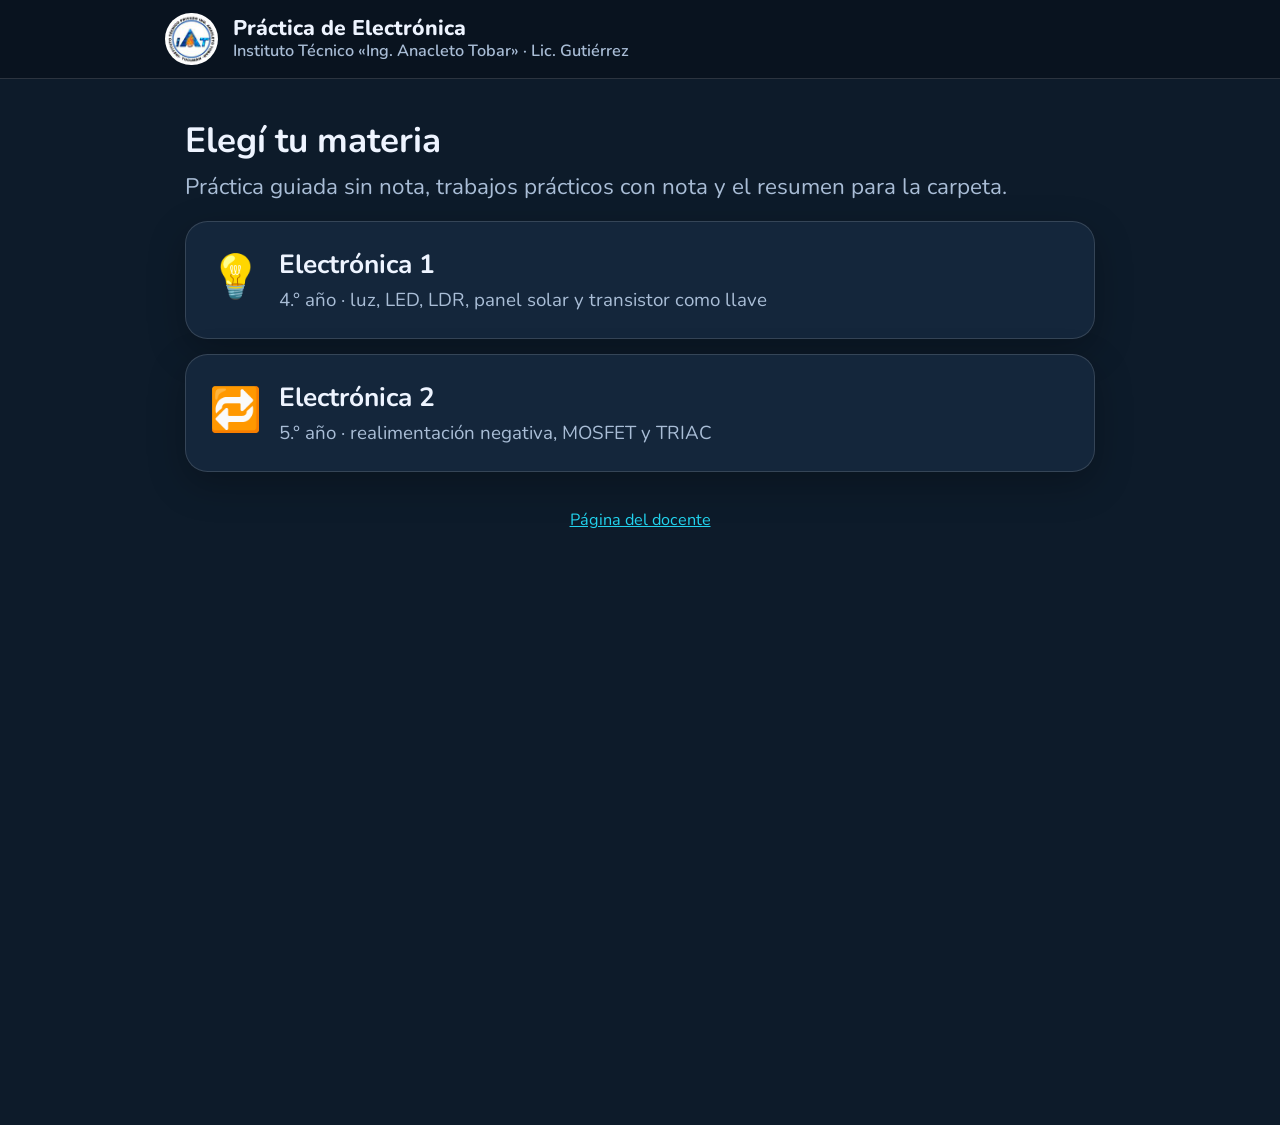
==== alumno.html @ b7024a93 "Add files via upload" ====
<!doctype html>
<html lang="es" class="app">
<head>
<meta charset="utf-8">
<meta name="viewport" content="width=device-width, initial-scale=1, viewport-fit=cover">
<meta name="robots" content="noindex">
<title>Práctica</title>
<link rel="preconnect" href="https://fonts.googleapis.com"><link rel="preconnect" href="https://fonts.gstatic.com" crossorigin>
<link href="https://fonts.googleapis.com/css2?family=Nunito:wght@400;600;700;800;900&display=swap" rel="stylesheet">
<link rel="stylesheet" href="estilo.css">
</head>
<body>
<header class="barra"><div class="barra-in"><img src="logo.jpg" alt="IAT"><div class="t" id="curso">Práctica</div><div class="der" id="quien"></div></div></header>
<main class="envoltura" id="app"><p>Cargando…</p></main>
<script src="config.js"></script>
<script>
(function () {
  var c = (new URLSearchParams(location.search).get('c') || '').toLowerCase();
  if (c !== 'e1' && c !== 'e2') { location.replace('index.html'); return; }
  ['circuitos.js', 'banco-' + c + '.js', 'motor.js'].forEach(function (src) { var s = document.createElement('script'); s.src = src; s.async = false; document.body.appendChild(s); });
})();
</script>
</body>
</html>
---- estilo.css ----
:root{--fondo:#0d1b2a;--panel:#14263b;--panel2:#1b3350;--tinta:#eef4ff;--suave:#a9bdd6;--amb:#ffb020;--ve:#34d399;--ro:#f87171;--az:#60a5fa;--vi:#b39dfa;--cel:#22d3ee;--borde:rgba(255,255,255,.14)}
*{box-sizing:border-box}
html,body{margin:0;background:var(--fondo);color:var(--tinta);font-family:"Nunito","Segoe UI",system-ui,sans-serif;font-size:18px;line-height:1.45;-webkit-text-size-adjust:100%}
body{min-height:100vh}
a{color:var(--cel)}
.envoltura{max-width:760px;margin:0 auto;padding:16px 16px 90px}
header.barra{display:flex;align-items:center;gap:12px;padding:10px 16px;background:#09131f;border-bottom:1px solid var(--borde);position:sticky;top:0;z-index:5}
header.barra img{width:42px;height:42px;border-radius:50%;background:#fff}
header.barra .t{font-weight:800;font-size:17px;line-height:1.15}
header.barra .t small{display:block;font-weight:600;color:var(--suave);font-size:13px}
header.barra .der{margin-left:auto;display:flex;gap:8px;align-items:center}
.chip{display:inline-flex;align-items:center;gap:6px;padding:4px 10px;border-radius:999px;background:var(--panel2);border:1px solid var(--borde);font-weight:700;font-size:14px;white-space:nowrap}
.chip.amb{color:#1b1200;background:var(--amb);border-color:var(--amb)}
.chip.ro{background:var(--ro);color:#2a0606;border-color:var(--ro)}
.chip.ve{background:var(--ve);color:#05261a;border-color:var(--ve)}
h1{font-size:28px;margin:18px 0 8px;line-height:1.15}
h2{font-size:22px;margin:16px 0 8px}
p.sub{color:var(--suave);margin:0 0 14px}
.tarjeta{background:var(--panel);border:1px solid var(--borde);border-radius:18px;padding:18px;margin:12px 0;box-shadow:0 10px 30px rgba(0,0,0,.25)}
.grande{display:block;width:100%;text-align:left;cursor:pointer;color:inherit;font:inherit;transition:transform .15s,border-color .15s}
.grande:hover,.grande:focus{transform:translateY(-2px);border-color:var(--amb);outline:none}
.grande .ic{font-size:34px;float:left;margin:2px 14px 0 0}
.grande b{font-size:21px;display:block}
.grande span{color:var(--suave);font-size:15px}
label.campo{display:block;margin:12px 0 4px;font-weight:700}
input.txt,select.txt{width:100%;font:inherit;font-size:20px;padding:12px 14px;border-radius:12px;border:2px solid var(--borde);background:#0a1624;color:var(--tinta)}
input.txt:focus,select.txt:focus{border-color:var(--amb);outline:none}
.btn{display:inline-flex;align-items:center;justify-content:center;gap:8px;font:inherit;font-weight:800;font-size:18px;padding:12px 20px;border-radius:14px;border:0;cursor:pointer;background:var(--amb);color:#1b1200;transition:transform .1s,filter .15s}
.btn:active{transform:scale(.97)}
.btn.sec{background:var(--panel2);color:var(--tinta);border:1px solid var(--borde)}
.btn.ve{background:var(--ve);color:#05261a}
.btn.ro{background:var(--ro);color:#2a0606}
.btn.ancho{width:100%}
.btn:disabled{filter:grayscale(1);opacity:.5;cursor:default}
.fila{display:flex;gap:10px;flex-wrap:wrap;align-items:center}
.fila>.btn{flex:1}
.oculto{display:none!important}
.aviso{background:rgba(255,176,32,.12);border:1px solid var(--amb);border-radius:14px;padding:12px 14px;margin:10px 0}
.aviso.ro{background:rgba(248,113,113,.12);border-color:var(--ro)}
.aviso.ve{background:rgba(52,211,153,.12);border-color:var(--ve)}
/* pregunta */
.preg .tema{font-size:13px;font-weight:800;letter-spacing:.12em;text-transform:uppercase;color:var(--amb)}
.preg .enun{font-size:20px;margin:8px 0 14px}
.opciones{display:flex;flex-direction:column;gap:10px}
.op{display:flex;gap:12px;align-items:center;text-align:left;width:100%;font:inherit;font-size:18px;color:inherit;background:var(--panel2);border:2px solid var(--borde);border-radius:14px;padding:12px 14px;cursor:pointer}
.op .l{flex:0 0 34px;height:34px;border-radius:50%;display:flex;align-items:center;justify-content:center;background:#0a1624;font-weight:900}
.op.sel{border-color:var(--amb);background:rgba(255,176,32,.15)}
.op.bien{border-color:var(--ve);background:rgba(52,211,153,.18)}
.op.mal{border-color:var(--ro);background:rgba(248,113,113,.15)}
.resp{display:flex;gap:10px;align-items:center}
.resp input{flex:1}
.resp .u{font-weight:800;font-size:20px;min-width:52px}
.devol{margin-top:14px;border-radius:14px;padding:12px 14px;animation:entra .4s ease-out}
.devol.bien{background:rgba(52,211,153,.14);border:1px solid var(--ve)}
.devol.mal{background:rgba(248,113,113,.12);border:1px solid var(--ro)}
.devol.pista{background:rgba(255,176,32,.12);border:1px solid var(--amb)}
.devol .proc{margin-top:6px;color:#dbe8f7}
@keyframes entra{from{opacity:0;transform:translateY(8px)}to{opacity:1;transform:none}}
/* puntos y racha */
.marcador{display:flex;gap:10px;flex-wrap:wrap;margin:6px 0 4px}
.marcador .chip{font-size:15px}
.fuego{animation:late 1s ease-in-out infinite}
@keyframes late{50%{transform:scale(1.18)}}
.puntitos{display:flex;gap:6px;flex-wrap:wrap;margin:8px 0 12px}
.puntitos i{width:26px;height:26px;border-radius:50%;background:#0a1624;border:2px solid var(--borde);display:flex;align-items:center;justify-content:center;font-style:normal;font-size:13px;font-weight:800;cursor:pointer}
.puntitos i.hecho{background:var(--az);border-color:var(--az);color:#06142a}
.puntitos i.act{border-color:var(--amb);box-shadow:0 0 0 3px rgba(255,176,32,.35)}
.puntitos i.bien{background:var(--ve);border-color:var(--ve);color:#05261a}
.puntitos i.mal{background:var(--ro);border-color:var(--ro);color:#2a0606}
.reloj{font-variant-numeric:tabular-nums}
.reloj.poco{background:var(--ro);color:#2a0606;border-color:var(--ro)}
/* resumen */
.res-sec{break-inside:avoid}
.res-sec ul{margin:6px 0 8px;padding-left:22px}
.res-sec li{margin:4px 0}
.formulas{display:flex;flex-wrap:wrap;gap:8px;margin-top:6px}
.fx{display:inline-block;border:2px solid var(--amb);background:rgba(255,176,32,.1);border-radius:10px;padding:6px 12px;font-family:"Cambria Math","Times New Roman",serif;font-size:19px}
/* nota final */
.nota{font-size:84px;font-weight:900;line-height:1;margin:6px 0}
.nota small{font-size:28px;color:var(--suave)}
.revision .it{border-top:1px solid var(--borde);padding:10px 0}
.revision .it .q{font-size:16px}
.revision .it .r{font-size:15px;color:var(--suave)}
/* cartel de salida */
#cartel{position:fixed;inset:0;background:rgba(5,10,18,.94);z-index:50;display:flex;align-items:center;justify-content:center;padding:20px}
#cartel .caja{max-width:520px;background:var(--panel);border:2px solid var(--ro);border-radius:20px;padding:22px;text-align:center}
#cartel .caja .ic{font-size:54px}
#modal{position:fixed;inset:0;background:rgba(5,10,18,.8);z-index:40;display:flex;align-items:center;justify-content:center;padding:20px}
#modal .caja{max-width:480px;width:100%;background:var(--panel);border:1px solid var(--borde);border-radius:20px;padding:20px}
.pie{color:var(--suave);font-size:13px;text-align:center;margin-top:30px}
.sel-temas{display:flex;flex-wrap:wrap;gap:8px;margin:6px 0 10px}
.sel-temas button{font:inherit;font-size:15px;font-weight:700;padding:7px 12px;border-radius:999px;border:2px solid var(--borde);background:var(--panel2);color:var(--tinta);cursor:pointer}
.sel-temas button.on{border-color:var(--amb);background:rgba(255,176,32,.18)}
.nivel{display:grid;grid-template-columns:repeat(3,1fr);gap:8px;margin:8px 0}
.nivel button{font:inherit;font-weight:800;padding:12px 6px;border-radius:14px;border:2px solid var(--borde);background:var(--panel2);color:var(--tinta);cursor:pointer;font-size:15px}
.nivel button.on{border-color:var(--amb);background:rgba(255,176,32,.18)}
.nivel button small{display:block;font-weight:600;color:var(--suave);font-size:12px}
.celebra{position:fixed;pointer-events:none;z-index:60;width:10px;height:14px;border-radius:2px;animation:cae 1.4s cubic-bezier(.2,.7,.4,1) forwards}
@keyframes cae{to{transform:translate(var(--dx),var(--dy)) rotate(var(--r));opacity:0}}
body.tp-activo{user-select:none;-webkit-user-select:none}
@media print{
  html,body{background:#fff;color:#000;font-size:13px}
  header.barra,.no-imp,.pie{display:none!important}
  .tarjeta{box-shadow:none;border:1px solid #999;background:#fff;color:#000}
  .fx{background:#fff;color:#000;border-color:#000}
}
/* la compu se ve igual que el celular, solo que más grande */
.barra-in{display:flex;align-items:center;gap:12px;width:100%;max-width:760px;margin:0 auto}
header.barra{display:block}
@media (min-width:1000px){html.app{zoom:1.25}}
@media (min-width:1400px){html.app{zoom:1.45}}
@media (min-width:1900px){html.app{zoom:1.7}}

/* consignas según los lineamientos */
.etq{display:inline-block;font-size:11px;font-weight:900;letter-spacing:.1em;padding:2px 8px;border-radius:6px;margin-left:6px;vertical-align:middle;background:#475569;color:#fff}
.etq.az{background:#1d4ed8}.etq.vi{background:#7c3aed}.etq.amb{background:#d97706}.etq.ro{background:#b91c1c}.etq.ve{background:#047857}
.cab-c{display:flex;flex-wrap:wrap;align-items:center;gap:4px;margin-bottom:8px}.cab-c .tema{margin-left:auto;font-size:12px;font-weight:800;letter-spacing:.1em;text-transform:uppercase;color:var(--amb)}
.fig{background:#fbfaf6;border-radius:14px;padding:10px;margin:6px 0 12px;display:flex;justify-content:center;border:1px solid #d6d3c8}
.fig svg{height:auto;display:block}
.encab .inst{font-size:13px;color:var(--suave);font-weight:700}.encab .tit{font-size:22px;font-weight:900;margin:4px 0 8px}
.encab table.datos{width:100%;border-collapse:collapse;font-size:15px}.encab table.datos td{padding:4px 6px;border-top:1px solid var(--borde)}
textarea.txt{width:100%;font:inherit;font-size:17px;padding:12px 14px;border-radius:12px;border:2px solid var(--borde);background:#0a1624;color:var(--tinta);resize:vertical;min-height:110px}
@media print{.fig{border:1px solid #999}}
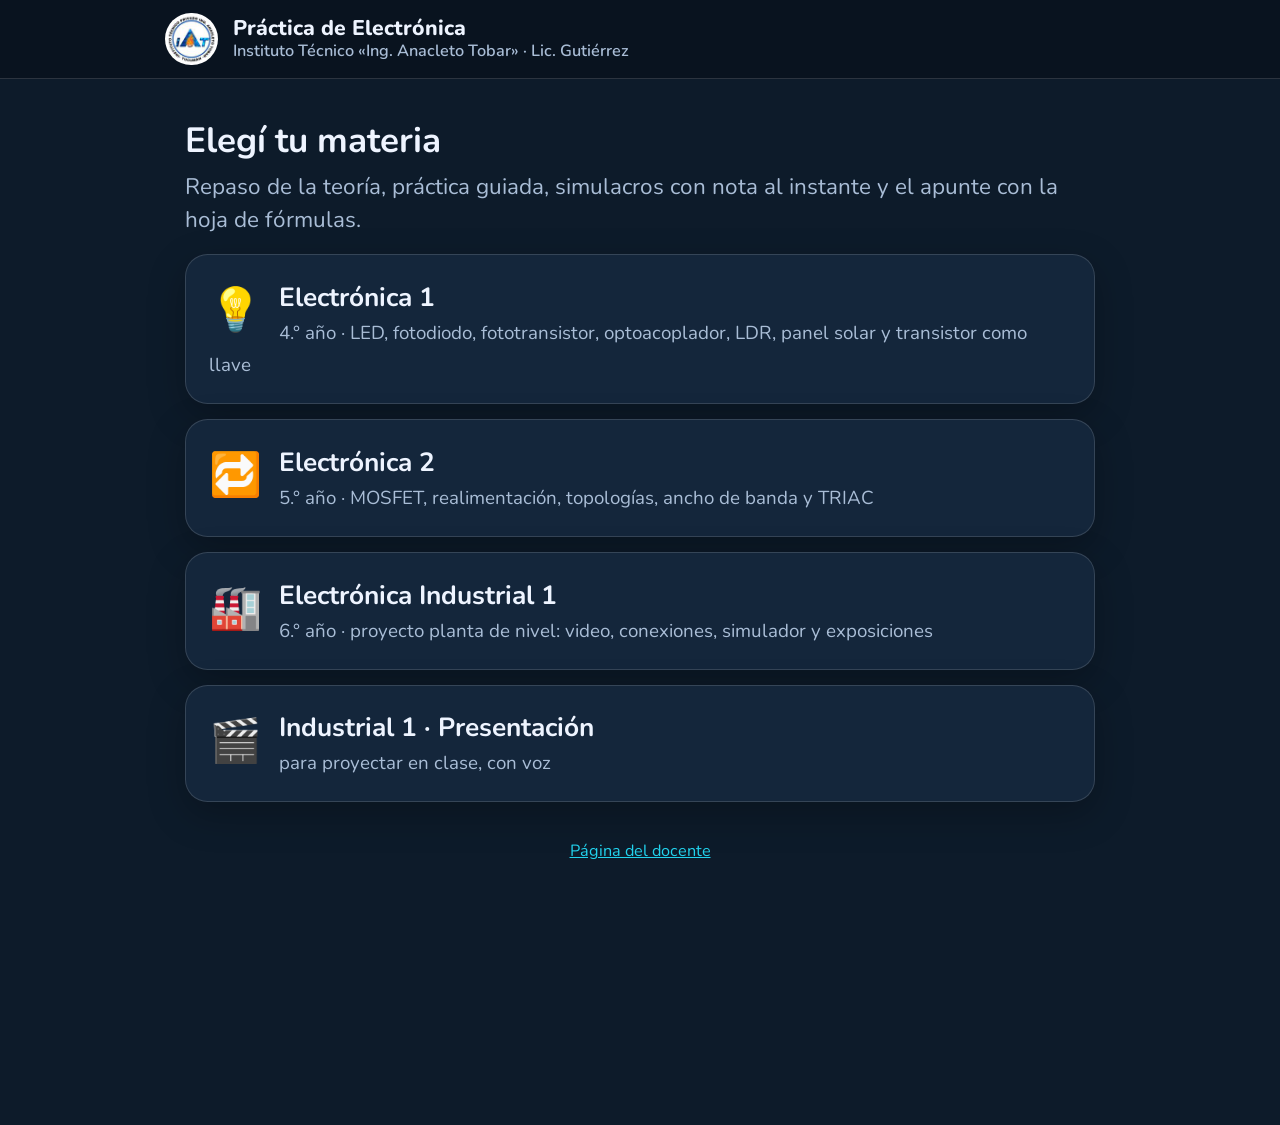
==== commit f81d5f51: "Add files via upload" ====
--- a/alumno.html
+++ b/alumno.html
@@ -7,17 +7,22 @@
 <title>Práctica</title>
 <link rel="preconnect" href="https://fonts.googleapis.com"><link rel="preconnect" href="https://fonts.gstatic.com" crossorigin>
 <link href="https://fonts.googleapis.com/css2?family=Nunito:wght@400;600;700;800;900&display=swap" rel="stylesheet">
+<link rel="stylesheet" href="katex/katex.min.css">
 <link rel="stylesheet" href="estilo.css">
 </head>
 <body>
 <header class="barra"><div class="barra-in"><img src="logo.jpg" alt="IAT"><div class="t" id="curso">Práctica</div><div class="der" id="quien"></div></div></header>
 <main class="envoltura" id="app"><p>Cargando…</p></main>
 <script src="config.js"></script>
+<script src="katex/katex.min.js"></script>
+<script src="katex/contrib/auto-render.min.js"></script>
+<script src="figuras.js"></script>
+<script src="examen.js"></script>
 <script>
 (function () {
   var c = (new URLSearchParams(location.search).get('c') || '').toLowerCase();
   if (c !== 'e1' && c !== 'e2') { location.replace('index.html'); return; }
-  ['circuitos.js', 'banco-' + c + '.js', 'motor.js'].forEach(function (src) { var s = document.createElement('script'); s.src = src; s.async = false; document.body.appendChild(s); });
+  ['banco-' + c + '.js', 'motor.js'].forEach(function (src) { var s = document.createElement('script'); s.src = src + '?v=2'; s.async = false; document.body.appendChild(s); });
 })();
 </script>
 </body>
--- a/estilo.css
+++ b/estilo.css
@@ -121,3 +121,68 @@
 .encab table.datos{width:100%;border-collapse:collapse;font-size:15px}.encab table.datos td{padding:4px 6px;border-top:1px solid var(--borde)}
 textarea.txt{width:100%;font:inherit;font-size:17px;padding:12px 14px;border-radius:12px;border:2px solid var(--borde);background:#0a1624;color:var(--tinta);resize:vertical;min-height:110px}
 @media print{.fig{border:1px solid #999}}
+/* fotos de las cuentas */
+.foto-zona{margin:12px 0;padding:12px;border:2px dashed var(--amb);border-radius:14px;background:rgba(255,176,32,.07)}
+.foto-txt{font-size:15px;margin-bottom:10px;line-height:1.45}
+.foto-fila{display:flex;gap:12px;align-items:center}
+.foto-min{flex:0 0 74px;height:74px;border-radius:10px;background:#0a1624;border:1px solid var(--borde);display:flex;align-items:center;justify-content:center;overflow:hidden}
+.foto-min img{width:100%;height:100%;object-fit:cover}
+.foto-ok{font-size:22px}
+.resp input:disabled{opacity:.45}
+/* ---------- v2: figuras tipo libro, LaTeX y resolución paso a paso ---------- */
+.fig{background:#fbfaf6;border-radius:14px;padding:8px;text-align:center;margin:10px 0;overflow-x:auto}
+.fig svg.figura{max-width:100%;height:auto;display:inline-block}
+.enun .katex,.op .katex{font-size:1.05em}
+.resol{margin-top:10px;display:grid;gap:8px}
+.paso-r{display:flex;gap:10px;align-items:flex-start;background:rgba(255,255,255,.04);border:1px solid var(--borde);border-radius:12px;padding:10px 12px;line-height:1.5}
+.paso-r .pn{flex:0 0 28px;height:28px;border-radius:50%;background:var(--az);color:#06182e;font-weight:900;display:flex;align-items:center;justify-content:center}
+.paso-r .sep{color:var(--suave)}
+.fx-caja,.res-caja{background:#fff7e0;color:#2a1a00;border:2px solid var(--amb);border-radius:10px;padding:2px 10px;margin:6px 0;overflow-x:auto}
+.res-caja{background:#e3fbef;border-color:var(--ve);color:#052e1c}
+.porque{font-size:15px;color:var(--suave);margin-top:4px}
+.formulas .fx{font-family:inherit;font-size:18px;background:#fff7e0;color:#2a1a00;border:2px solid var(--amb);border-radius:10px;padding:6px 12px;display:inline-block;max-width:100%;overflow-x:auto}
+.fx .katex{color:#2a1a00}
+.aviso.ve{border-color:var(--ve);background:rgba(52,211,153,.12)}
+.aviso.amb{border-color:var(--amb);background:rgba(255,176,32,.14)}
+.grande-aviso{font-size:18px;line-height:1.45}
+details{margin-top:8px}details summary{cursor:pointer;font-weight:800;color:var(--amb)}
+.herram{margin:6px 0 4px}.herram .btn{padding:8px 12px;font-size:16px}
+/* tapa la pantalla apenas la página pierde el foco */
+body.tapado #app,body.tapado header{filter:blur(18px) brightness(.45);pointer-events:none}
+body.tp-activo{-webkit-user-select:none;user-select:none;-webkit-touch-callout:none}
+body.tp-activo textarea,body.tp-activo input{-webkit-user-select:text;user-select:text}
+/* calculadora */
+#modal .caja.calc{max-width:380px;width:100%}
+.calc .pant{background:#0a1624;border-radius:12px;padding:10px 14px;text-align:right;margin-bottom:10px}
+.calc #c-ex{color:var(--suave);min-height:22px;font-size:17px;word-break:break-all}
+.calc #c-res{font-size:30px;font-weight:900}
+.calc .teclas{display:grid;grid-template-columns:repeat(5,1fr);gap:6px}
+.calc .teclas button{font:inherit;font-weight:800;font-size:19px;padding:12px 0;border-radius:10px;border:1px solid var(--borde);background:var(--panel2);color:var(--tinta)}
+.calc .teclas button.nu{background:#24476e}.calc .teclas button.ig{background:var(--amb);color:#1b1200}
+#modal .caja.hoja{max-width:720px;width:100%;max-height:86vh;overflow:auto}
+.hoja-sec{margin:10px 0}
+.tabla-r{width:100%;border-collapse:collapse;margin:10px 0;font-size:15px}.tabla-r td,.tabla-r th{border:1px solid var(--borde);padding:6px 8px;text-align:left}.tabla-r th{background:var(--panel2)}
+.paso-r>div{min-width:0;flex:1}
+.katex-display{overflow-x:auto;overflow-y:hidden;padding:2px 0;margin:.4em 0}
+.enun,.op span{min-width:0;overflow-wrap:anywhere}
+.resol{grid-template-columns:minmax(0,1fr)}
+.tarjeta{min-width:0}
+.tarjeta .tarjeta{padding:12px}
+@media (max-width:480px){.tarjeta{padding:14px}.paso-r{padding:8px 10px}}
+/* simuladores del repaso */
+.sim{background:#0f2238;border:2px solid var(--cel);border-radius:14px;padding:12px 14px;margin:12px 0}
+.sim-t{font-weight:900;color:var(--cel);margin-bottom:6px}
+.sim-r{display:block;margin:8px 0}.sim-r span{display:block;font-size:16px}.sim-r input{width:100%;accent-color:var(--amb);height:28px}
+.sim-res{background:rgba(255,255,255,.05);border-radius:10px;padding:8px 10px;margin-top:6px;line-height:1.5}
+.sim-res .ok{color:var(--ve)}.sim-res .no{color:var(--ro)}
+.sim-dato{font-size:14px;color:var(--suave);margin:4px 0}
+.sim-g{display:grid;grid-template-columns:minmax(0,1fr) 92px;gap:10px;align-items:center}
+.sim-lamp{width:92px;height:auto}
+.sim-c{width:100%;height:auto;background:#fbfaf6;border-radius:10px;margin-top:6px}
+.sim-bot{margin:6px 0;display:flex;flex-wrap:wrap;gap:6px;align-items:center}
+.sim-bot button{font:inherit;font-weight:800;padding:6px 12px;border-radius:10px;border:2px solid var(--borde);background:var(--panel2);color:var(--tinta)}
+.sim-bot button.on{border-color:var(--amb);background:rgba(255,176,32,.2)}
+.sim-celdas{display:flex;flex-wrap:wrap;gap:4px;margin-top:6px}.sim-celdas i{width:26px;height:26px;border-radius:4px;background:linear-gradient(135deg,#1b3a8a,#3b6fd8);border:1px solid #9cf}
+.foto-real{margin:10px 0;text-align:center}.foto-real img{max-width:100%;max-height:300px;border-radius:12px;border:1px solid var(--borde)}
+.foto-real figcaption{font-size:14px;color:var(--suave);margin-top:4px}
+.creditos{font-size:12px;color:var(--suave);line-height:1.4}
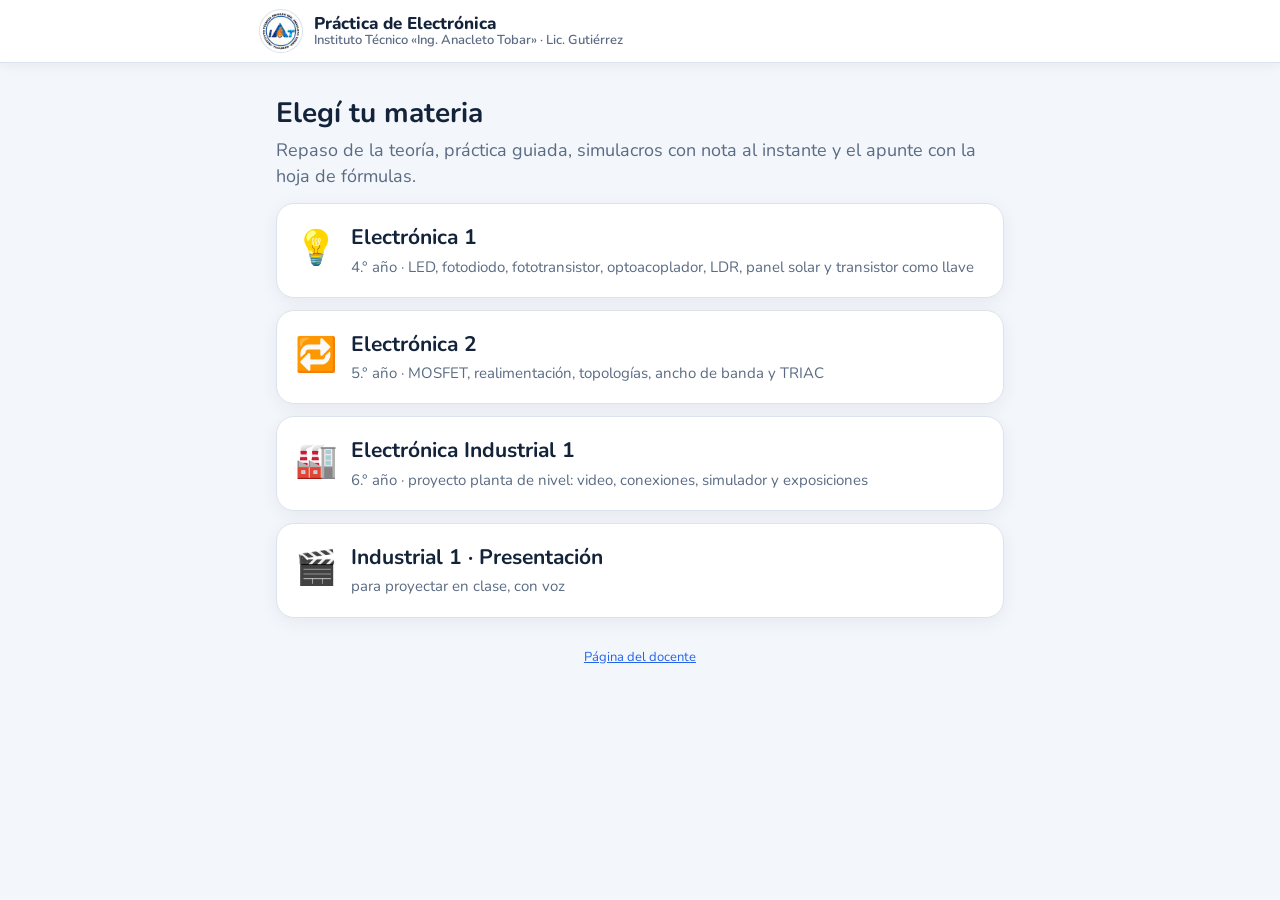
==== commit 619e44cb: "Add files via upload" ====
--- a/alumno.html
+++ b/alumno.html
@@ -8,21 +8,21 @@
 <link rel="preconnect" href="https://fonts.googleapis.com"><link rel="preconnect" href="https://fonts.gstatic.com" crossorigin>
 <link href="https://fonts.googleapis.com/css2?family=Nunito:wght@400;600;700;800;900&display=swap" rel="stylesheet">
 <link rel="stylesheet" href="katex/katex.min.css">
-<link rel="stylesheet" href="estilo.css">
+<link rel="stylesheet" href="estilo.css?v=3">
 </head>
 <body>
 <header class="barra"><div class="barra-in"><img src="logo.jpg" alt="IAT"><div class="t" id="curso">Práctica</div><div class="der" id="quien"></div></div></header>
 <main class="envoltura" id="app"><p>Cargando…</p></main>
-<script src="config.js"></script>
+<script src="config.js?v=3"></script>
 <script src="katex/katex.min.js"></script>
 <script src="katex/contrib/auto-render.min.js"></script>
-<script src="figuras.js"></script>
-<script src="examen.js"></script>
+<script src="figuras.js?v=3"></script>
+<script src="examen.js?v=3"></script>
 <script>
 (function () {
   var c = (new URLSearchParams(location.search).get('c') || '').toLowerCase();
   if (c !== 'e1' && c !== 'e2') { location.replace('index.html'); return; }
-  ['banco-' + c + '.js', 'motor.js'].forEach(function (src) { var s = document.createElement('script'); s.src = src + '?v=2'; s.async = false; document.body.appendChild(s); });
+  ['banco-' + c + '.js', 'motor.js'].forEach(function (src) { var s = document.createElement('script'); s.src = src + '?v=3'; s.async = false; document.body.appendChild(s); });
 })();
 </script>
 </body>
--- a/estilo.css
+++ b/estilo.css
@@ -107,9 +107,6 @@
 /* la compu se ve igual que el celular, solo que más grande */
 .barra-in{display:flex;align-items:center;gap:12px;width:100%;max-width:760px;margin:0 auto}
 header.barra{display:block}
-@media (min-width:1000px){html.app{zoom:1.25}}
-@media (min-width:1400px){html.app{zoom:1.45}}
-@media (min-width:1900px){html.app{zoom:1.7}}
 
 /* consignas según los lineamientos */
 .etq{display:inline-block;font-size:11px;font-weight:900;letter-spacing:.1em;padding:2px 8px;border-radius:6px;margin-left:6px;vertical-align:middle;background:#475569;color:#fff}
@@ -186,3 +183,49 @@
 .foto-real{margin:10px 0;text-align:center}.foto-real img{max-width:100%;max-height:300px;border-radius:12px;border:1px solid var(--borde)}
 .foto-real figcaption{font-size:14px;color:var(--suave);margin-top:4px}
 .creditos{font-size:12px;color:var(--suave);line-height:1.4}
+
+/* ===== tema claro (oct. 2026): más liviano a la vista, igual en compu y celu ===== */
+:root{--fondo:#f3f6fb;--panel:#ffffff;--panel2:#eef3f9;--tinta:#13233a;--suave:#5a6b83;--amb:#f59e0b;--ve:#059669;--ro:#dc2626;--az:#2563eb;--vi:#7c3aed;--cel:#0e7490;--borde:#dbe3ee}
+html,body{background:var(--fondo);color:var(--tinta)}
+header.barra{background:#ffffffee;backdrop-filter:blur(8px);box-shadow:0 2px 12px rgba(19,35,58,.06)}
+header.barra img{box-shadow:0 0 0 1px var(--borde)}
+.tarjeta{box-shadow:0 4px 18px rgba(19,35,58,.06)}
+.grande:hover,.grande:focus{border-color:var(--az);box-shadow:0 8px 24px rgba(37,99,235,.12)}
+input.txt,select.txt,textarea.txt{background:#fff;color:var(--tinta)}
+input.txt:focus,select.txt:focus,textarea.txt:focus{border-color:var(--az)}
+.btn{color:#1b1200}.btn.ve{color:#fff}.btn.ro{color:#fff}
+.btn.sec{background:var(--panel2);color:var(--tinta);border:1px solid var(--borde)}
+.op .l,.puntitos i,.foto-min{background:var(--panel2)}
+.puntitos i.hecho{color:#fff}.puntitos i.bien,.puntitos i.mal,.chip.ro,.chip.ve,.reloj.poco{color:#fff}
+.devol .proc{color:#334155}
+.paso-r{background:#f8fafc}
+.paso-r .pn{color:#fff}
+.sim{background:#f0f9ff}.sim-res{background:#fff}
+.calc .pant{background:#0f172a;color:#fff}.calc .teclas button{background:var(--panel2);color:var(--tinta)}.calc .teclas button.nu{background:#dbe6f5;color:var(--tinta)}
+#cartel{background:rgba(15,23,42,.82)}#cartel .caja{background:#fff}
+#modal{background:rgba(15,23,42,.5);backdrop-filter:blur(3px)}
+#modal .caja{box-shadow:0 20px 60px rgba(15,23,42,.25)}
+.aviso{background:#fff8e6;border-color:#f6c35b}.aviso.ro{background:#fdecec;border-color:#f3a6a6}.aviso.ve{background:#e8f8f1;border-color:#93dcc0}.aviso.amb{background:#fff3d6;border-color:#f6b94a}
+a{color:var(--az)}
+/* ventanas con cabecera fija y ✕ siempre a la vista */
+#modal .caja.ventana{padding:0;display:flex;flex-direction:column;max-height:min(88vh,820px);overflow:hidden}
+#modal .caja.hoja.ventana{max-width:760px}
+.v-cab{display:flex;align-items:center;justify-content:space-between;gap:10px;padding:12px 14px 12px 18px;border-bottom:1px solid var(--borde);background:var(--panel)}
+.v-cab b{font-size:19px}
+.v-x{flex:0 0 42px;width:42px;height:42px;border-radius:50%;border:1px solid var(--borde);background:var(--panel2);color:var(--tinta);font-size:20px;font-weight:900;cursor:pointer;line-height:1}
+.v-x:hover{background:#e2e8f0}
+.v-cuerpo{overflow:auto;padding:12px 18px 18px;-webkit-overflow-scrolling:touch}
+.v-cuerpo .hoja-sec{margin:6px 0 14px}.v-cuerpo .hoja-sec>b{display:block;margin-bottom:6px;color:var(--az)}
+.v-cuerpo .formulas{display:flex;flex-wrap:wrap;gap:8px}
+.calc.ventana .v-cuerpo{padding-top:14px}
+@media (max-width:520px){#modal{padding:10px;align-items:flex-end}#modal .caja.ventana{max-height:92vh;border-radius:18px}.v-cuerpo .formulas .fx{font-size:16px}}
+/* la tarjeta del simulacro con nota se distingue de todo lo demás */
+.tarjeta.grande.con-nota{background:linear-gradient(135deg,#fff7ed 0%,#ffedd5 100%);border:2px solid #fb923c;box-shadow:0 8px 26px rgba(251,146,60,.22);position:relative}
+.tarjeta.grande.con-nota b{color:#9a3412}
+.tarjeta.grande.con-nota .sello{position:absolute;top:12px;right:14px;background:#ea580c;color:#fff;font-weight:900;font-size:12px;letter-spacing:.08em;padding:4px 10px;border-radius:999px}
+.tarjeta.grande.con-nota .prox{display:block;clear:both;margin-top:10px;padding-top:8px;border-top:1px dashed #fdba74;color:#7c2d12;font-size:15px}
+.tarjeta.grande.con-nota .prox i{font-style:normal;display:block}
+.tarjeta.grande.clase{background:linear-gradient(135deg,#eff6ff 0%,#e0ecff 100%);border-color:#93b4f5}
+.menu-sep{margin:22px 0 4px;font-size:13px;font-weight:900;letter-spacing:.1em;color:var(--suave);text-transform:uppercase}
+#modal .caja.ventana{max-height:calc(100vh - 32px);max-height:calc(100dvh - 32px);margin:auto}
+#modal{overflow:auto}
